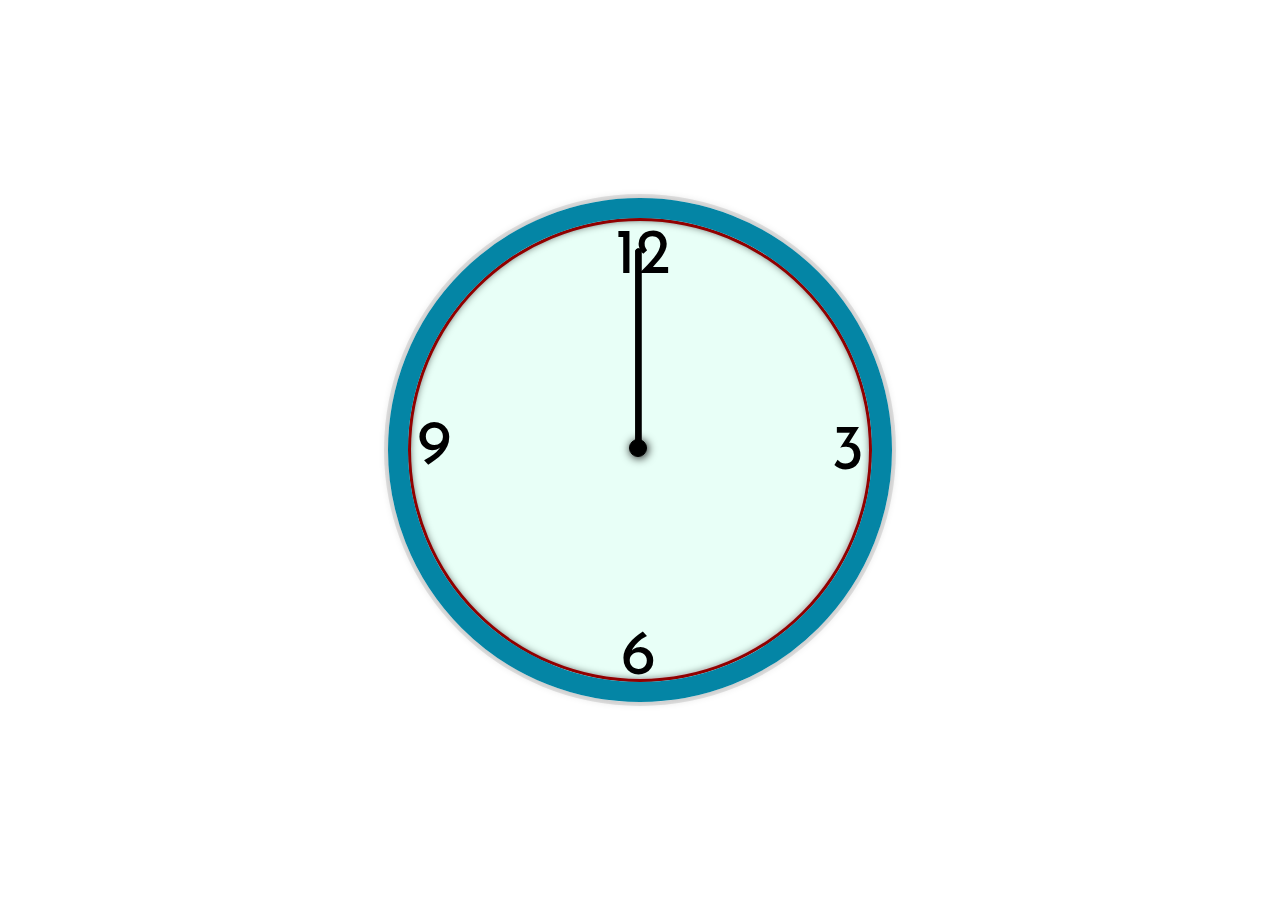
==== Js_Clock/index.html @ 25cf7875 "Start Js clock" ====
<!DOCTYPE html>
<html lang="en">
<head>
    <meta charset="UTF-8">
    <meta name="viewport" content="width=device-width, initial-scale=1.0">
    <meta http-equiv="X-UA-Compatible" content="ie=edge">
    <link href="https://fonts.googleapis.com/css?family=Josefin+Sans" rel="stylesheet">
    <link rel="stylesheet" type="text/css" href="css/style.css">  
    <link rel="shortcut icon" href="img/clock.png" type="image/x-icon" />
    <title>REALCLOCK</title>
</head>
<body>
  
    <div class="clock">
        <div class="clock-face">
          <span class="number top-number">12</span>  
          <span class="number right-number">3</span>  
          <span class="number bottom-number">6</span>  
          <span class="number left-number">9</span>  
          <div class="dot shadow"></div>

          <div class="hand hour-hand"></div>
          <div class="hand min-hand"></div>
          <div class="hand second-hand"></div>
        </div>
      </div>










<script type="text/javascript" src="js/main.js"></script>
</body>
</html>
---- Js_Clock/css/style.css ----
body {
    margin: 0;
    font-size: 2rem;
    display:flex;
    flex:1;
    min-height: 100vh;
    align-items: center;
  }

  .clock {
    width: 25rem;
    height: 25rem;
    border:20px solid #0485a5;
    border-radius: 50%;
    margin:50px auto;
    position: relative;
    padding:2rem;
    box-shadow:
      0 0 0 4px rgba(0,0,0,0.1),
      inset 0 0 0 3px rgb(145, 0, 0),
      inset 0 0 10px black,
      0 0 10px rgba(0,0,0,0.2);
  }
  .clock-face {
    position: relative;
    width: 115%;
    height: 115%;
    right: 8%;
    transform: translateY(-32px); /* account for the height of the clock hands */
    /* border: 2px solid; */
    border-radius: 50%;
    background-color: #e8fff7;
    z-index: -1;
  }
  .hand {
    width:44%;
    height:6px;
    border-radius: 10px;
    background:black;
    position: absolute;
    top:50%;
    left: 6%;
    transform-origin: 100%;
    transform: rotate(90deg);
    transition: all 0.05s;
    transition-timing-function: cubic-bezier(0.1, 2.7, 0.58, 1);
  }

  .number{
    /* border: 2px solid; */
    position: absolute;
    font-size: 4rem;
    font-family: 'Josefin Sans', sans-serif;
  }

  .top-number{
    left: 51%;
    transform: translate(-50%,11%);
  }

  .right-number{
    left: 100%;
    top: 51%;
    transform: translate(-111%, -50%);
  }

  .bottom-number{
    left: 50%;
    bottom: -2.5%;
    transform: translate(-50%,0);

  }

  .left-number{
      top: 50%;
      transform: translate(25%,-50%);
  }

  .dot{
    width: 1rem;
    height: 1rem;
    position: absolute;
    top: 50%;
    left: 50%;  
    transform: translate(-50%, -50%);
    background-color: black;
    border-radius: 50%;
    border: 1px solid;
  }

  .shadow{
    box-shadow: 1px 1px 10px black;

  }
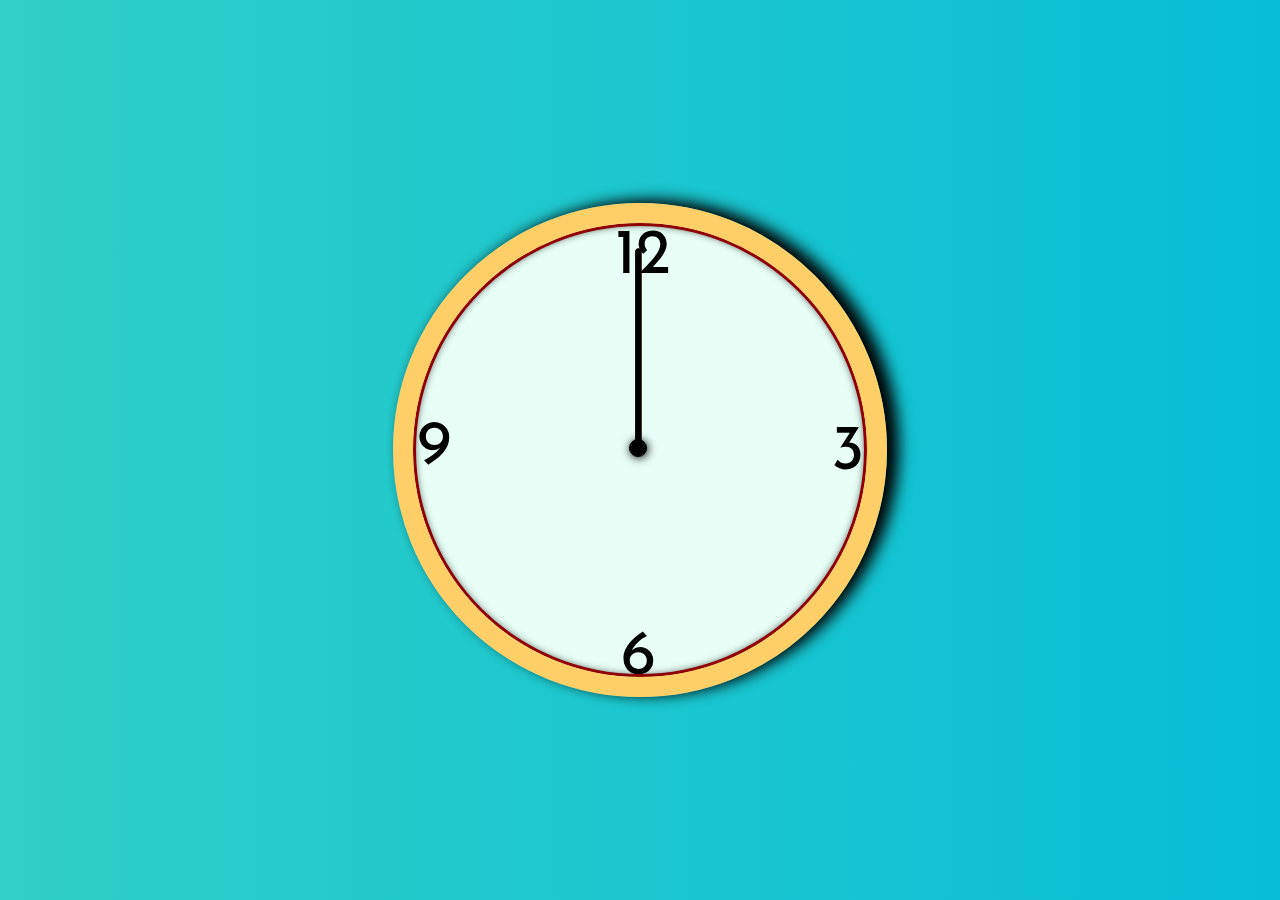
==== commit 010d6e7f: "Css + js - Working" ====
--- a/Js_Clock/index.html
+++ b/Js_Clock/index.html
@@ -19,9 +19,10 @@
           <span class="number left-number">9</span>  
           <div class="dot shadow"></div>
 
+          <div class="hand second-hand"></div>          
+          <div class="hand min-hand"></div>
           <div class="hand hour-hand"></div>
-          <div class="hand min-hand"></div>
-          <div class="hand second-hand"></div>
+         
         </div>
       </div>
 
--- a/Js_Clock/css/style.css
+++ b/Js_Clock/css/style.css
@@ -1,4 +1,10 @@
 body {
+
+    background: -moz-linear-gradient(left, #30cfc7 0%, #18c5d0 58%, #07bed6 100%);
+    background: -webkit-linear-gradient(left, #30cfc7 0%, #18c5d0 58%, #07bed6 100%);
+    background: -o-linear-gradient(left, #30cfc7 0%, #18c5d0 58%, #07bed6 100%);
+    background: -ms-linear-gradient(left, #30cfc7 0%, #18c5d0 58%, #07bed6 100%);
+    background: linear-gradient(to right, #30cfc7 0%, #18c5d0 58%, #07bed6 100%);
     margin: 0;
     font-size: 2rem;
     display:flex;
@@ -10,13 +16,13 @@
   .clock {
     width: 25rem;
     height: 25rem;
-    border:20px solid #0485a5;
+    border:20px solid #ffcf67;
     border-radius: 50%;
     margin:50px auto;
     position: relative;
-    padding:2rem;
+    padding:1.7rem;
     box-shadow:
-      0 0 0 4px rgba(0,0,0,0.1),
+      12px -3px 15px #000000,
       inset 0 0 0 3px rgb(145, 0, 0),
       inset 0 0 10px black,
       0 0 10px rgba(0,0,0,0.2);
@@ -45,6 +51,15 @@
     transition: all 0.05s;
     transition-timing-function: cubic-bezier(0.1, 2.7, 0.58, 1);
   }
+
+  .second-hand{
+    background-color: #d40000;
+  }
+
+  /* .hour-hand{
+    width: 20%;
+    left: 30%;
+  } */
 
   .number{
     /* border: 2px solid; */
@@ -86,6 +101,7 @@
     background-color: black;
     border-radius: 50%;
     border: 1px solid;
+    z-index: 1;
   }
 
   .shadow{
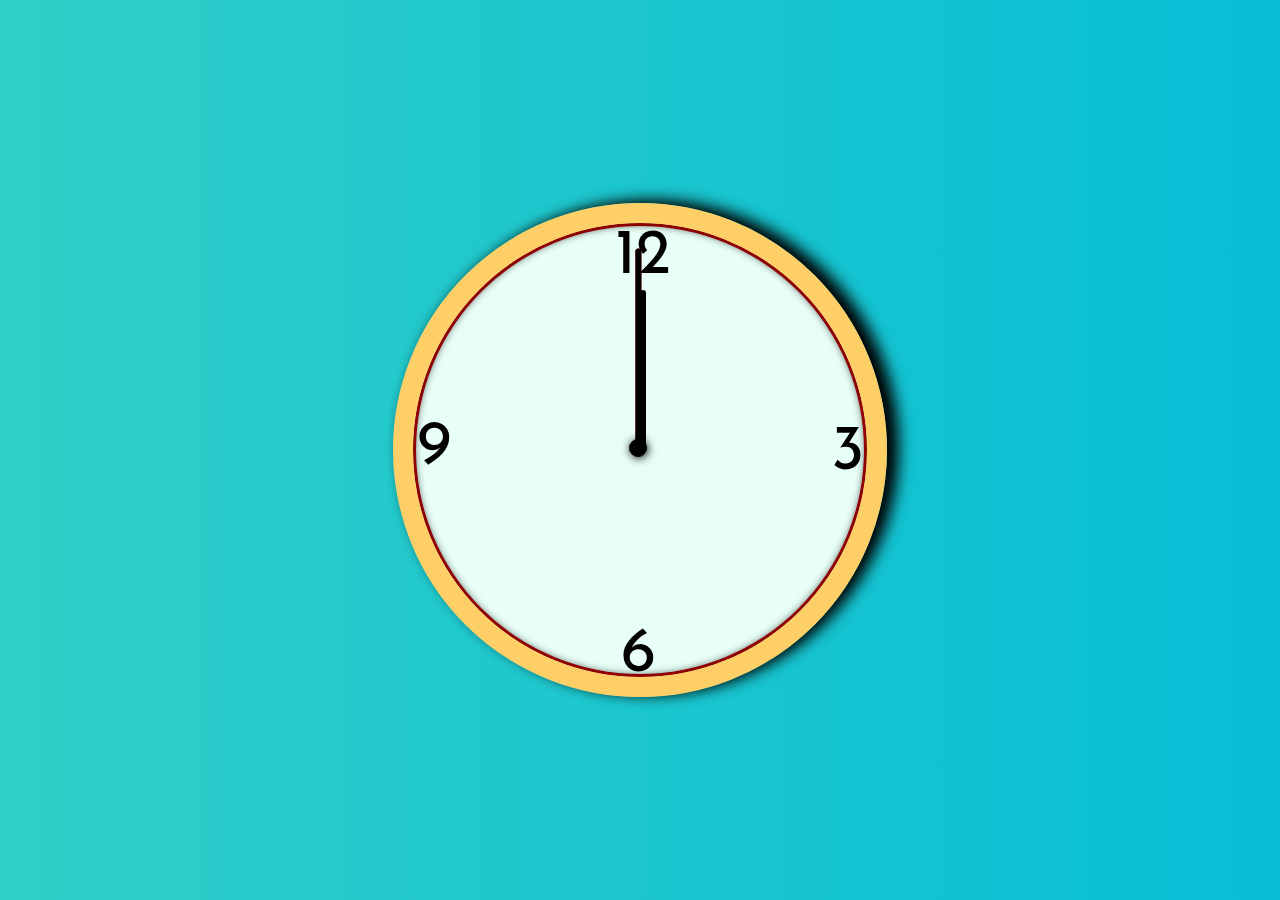
==== commit a9ac831a: "Analogic clock finish" ====
--- a/Js_Clock/index.html
+++ b/Js_Clock/index.html
@@ -25,16 +25,6 @@
          
         </div>
       </div>
-
-
-
-
-
-
-
-
-
-
 <script type="text/javascript" src="js/main.js"></script>
 </body>
 </html>--- a/Js_Clock/css/style.css
+++ b/Js_Clock/css/style.css
@@ -56,10 +56,10 @@
     background-color: #d40000;
   }
 
-  /* .hour-hand{
-    width: 20%;
-    left: 30%;
-  } */
+  .hour-hand{
+    width: 35%;
+    left: 16%;
+  }
 
   .number{
     /* border: 2px solid; */
@@ -81,7 +81,7 @@
 
   .bottom-number{
     left: 50%;
-    bottom: -2.5%;
+    bottom: -2%;
     transform: translate(-50%,0);
 
   }
